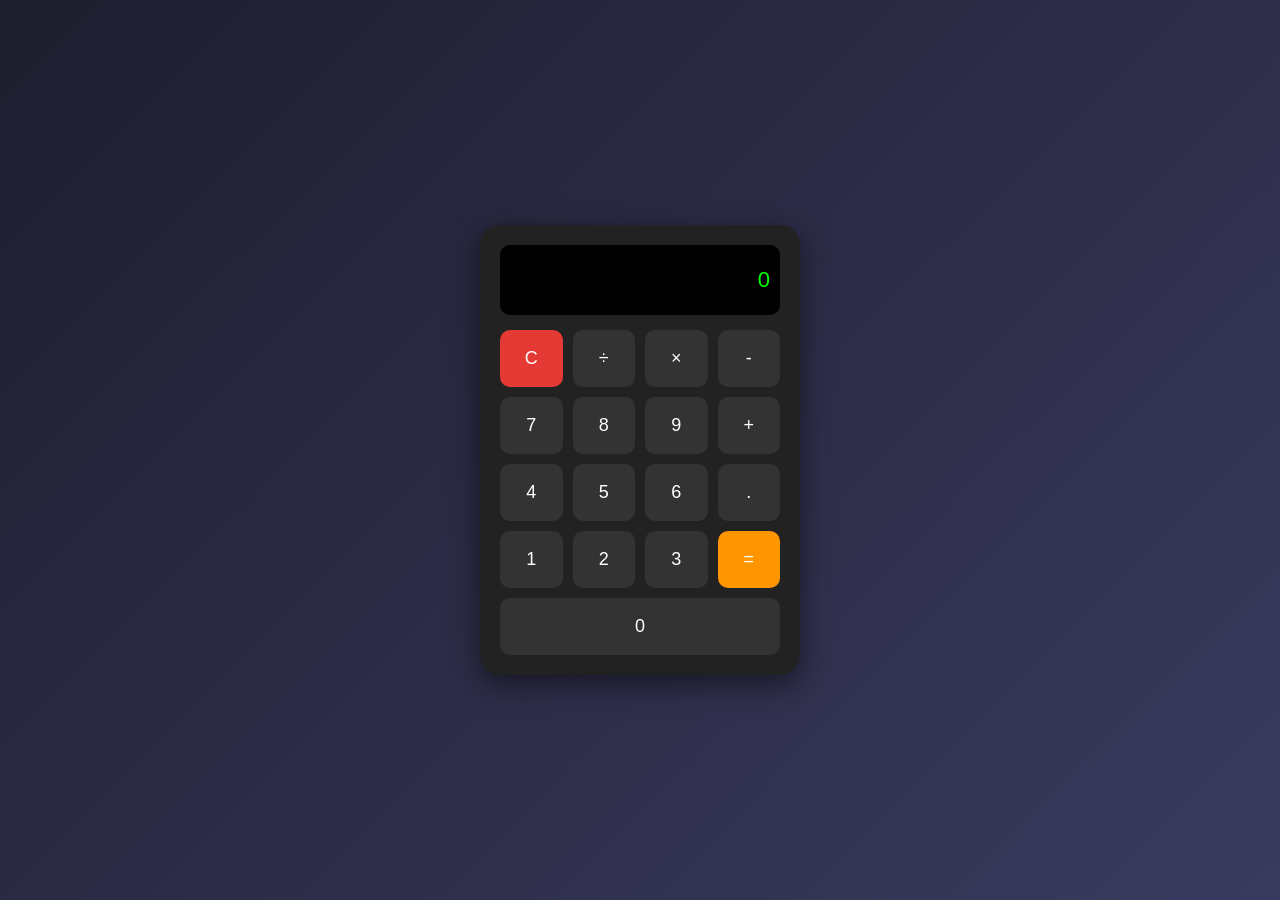
==== index.html @ 1071e81b "change the position of the root" ====
<!DOCTYPE html>
<html lang="en">
<head>
<meta charset="UTF-8">
<meta name="viewport" content="width=device-width, initial-scale=1.0">
<title>Funny Calculator 😂</title>
<link rel="stylesheet" href="./practice/css/style.css">
</head>

<body>

    <div class="calculator">
        <div class="display" id="display">0</div>
    
        <div class="buttons">
            <button onclick="clearDisplay()" class="clear">C</button>
            <button onclick="append('/')">÷</button>
            <button onclick="append('*')">×</button>
            <button onclick="append('-')">-</button>
    
            <button onclick="append('7')">7</button>
            <button onclick="append('8')">8</button>
            <button onclick="append('9')">9</button>
            <button onclick="append('+')">+</button>
    
            <button onclick="append('4')">4</button>
            <button onclick="append('5')">5</button>
            <button onclick="append('6')">6</button>
            <button onclick="append('.')">.</button>
    
            <button onclick="append('1')">1</button>
            <button onclick="append('2')">2</button>
            <button onclick="append('3')">3</button>
            <button onclick="calculate()" class="equal">=</button>
    
            <button onclick="append('0')" style="grid-column: span 4;">0</button>
        </div>
    </div>
    

<script src="./practice/js/script.js"></script>

</body>
</html>
---- practice/css/style.css ----
* {
    margin: 0;
    padding: 0;
    box-sizing: border-box;
    font-family: Arial, sans-serif;
}

body {
    height: 100vh;
    display: flex;
    justify-content: center;
    align-items: center;
    background: linear-gradient(135deg, #1e1e2f, #3a3a5f);
}

.calculator {
    width: 320px;
    max-width: 90%;
    background: #222;
    padding: 20px;
    border-radius: 20px;
    box-shadow: 0 10px 30px rgba(0,0,0,0.5);
}

.display {
    width: 100%;
    height: 70px;
    background: #000;
    color: #0f0;
    font-size: 22px;
    border-radius: 10px;
    display: flex;
    align-items: center;
    justify-content: flex-end;
    padding: 10px;
    margin-bottom: 15px;
    overflow: hidden;
}

.buttons {
    display: grid;
    grid-template-columns: repeat(4, 1fr);
    gap: 10px;
}

button {
    padding: 18px;
    border: none;
    border-radius: 10px;
    font-size: 18px;
    background: #333;
    color: #fff;
    cursor: pointer;
    transition: 0.2s;
}

button:hover {
    background: #555;
}

button:active {
    transform: scale(0.95);
}

.equal {
    background: #ff9500;
}

.clear {
    background: #e53935;
}

.clear:hover {
    background: #ff5252;
}

@media (max-width: 400px) {
    .display {
        font-size: 18px;
    }
    button {
        padding: 14px;
        font-size: 16px;
    }
}
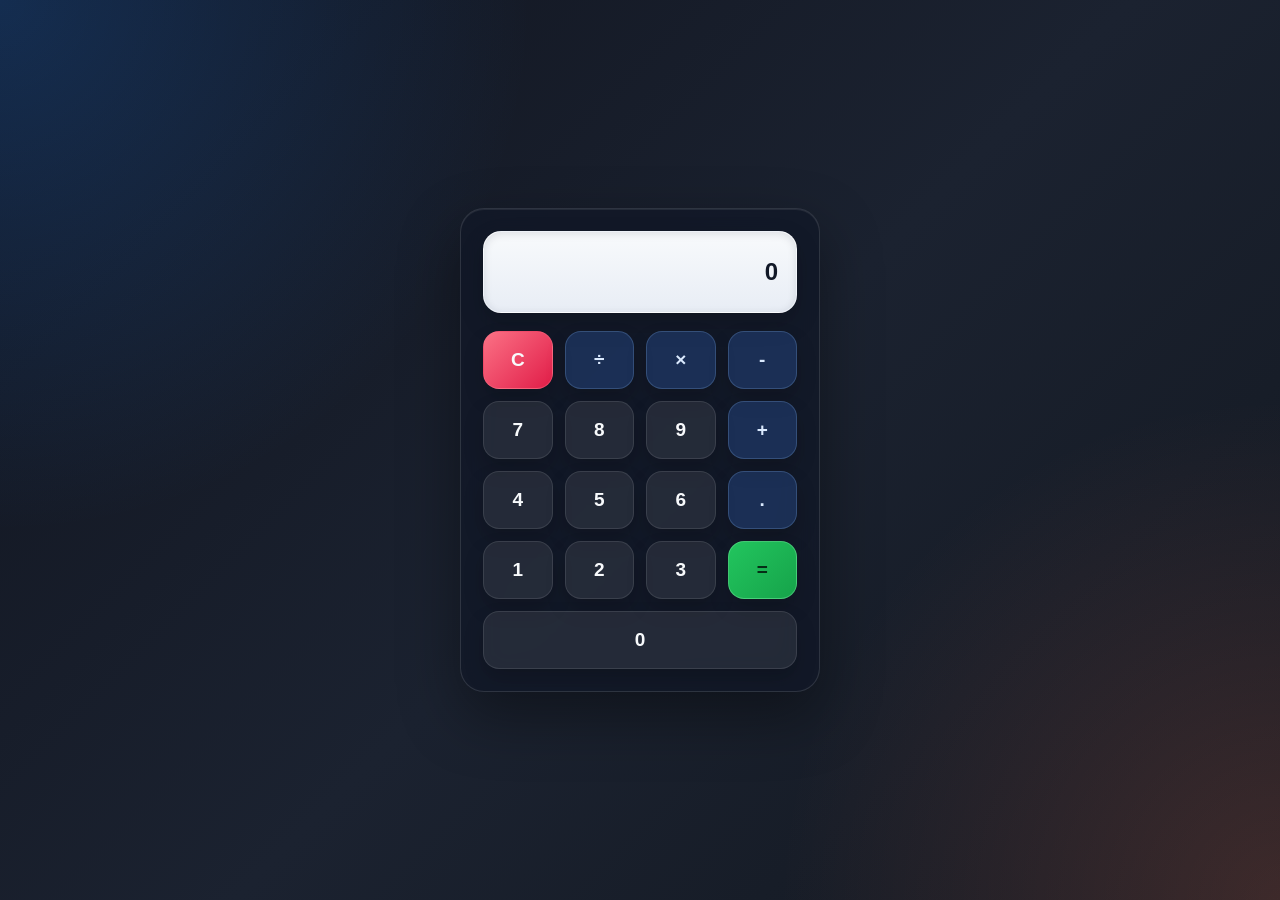
==== commit efc62ea6: "changed the Ui design" ====
--- a/index.html
+++ b/index.html
@@ -3,7 +3,7 @@
 <head>
 <meta charset="UTF-8">
 <meta name="viewport" content="width=device-width, initial-scale=1.0">
-<title>Funny Calculator 😂</title>
+<title>Calculator</title>
 <link rel="stylesheet" href="./practice/css/style.css">
 </head>
 
--- a/practice/css/style.css
+++ b/practice/css/style.css
@@ -2,84 +2,147 @@
     margin: 0;
     padding: 0;
     box-sizing: border-box;
-    font-family: Arial, sans-serif;
+    font-family: "Segoe UI", Arial, sans-serif;
 }
 
 body {
-    height: 100vh;
+    min-height: 100vh;
     display: flex;
     justify-content: center;
     align-items: center;
-    background: linear-gradient(135deg, #1e1e2f, #3a3a5f);
+    padding: 24px;
+    background:
+        radial-gradient(circle at top left, rgba(35, 134, 255, 0.22), transparent 34%),
+        radial-gradient(circle at bottom right, rgba(255, 122, 89, 0.18), transparent 32%),
+        linear-gradient(135deg, #10141f, #1b2230 52%, #131820);
+    color: #f8fafc;
 }
 
 .calculator {
-    width: 320px;
-    max-width: 90%;
-    background: #222;
-    padding: 20px;
-    border-radius: 20px;
-    box-shadow: 0 10px 30px rgba(0,0,0,0.5);
+    width: min(360px, 100%);
+    padding: 22px;
+    border: 1px solid rgba(255, 255, 255, 0.12);
+    border-radius: 24px;
+    background: rgba(17, 24, 39, 0.78);
+    box-shadow:
+        0 24px 60px rgba(0, 0, 0, 0.38),
+        inset 0 1px 0 rgba(255, 255, 255, 0.08);
+    backdrop-filter: blur(18px);
 }
 
 .display {
     width: 100%;
-    height: 70px;
-    background: #000;
-    color: #0f0;
-    font-size: 22px;
-    border-radius: 10px;
+    min-height: 82px;
+    background: linear-gradient(180deg, #f8fafc, #e8edf5);
+    color: #111827;
+    font-size: 24px;
+    font-weight: 700;
+    letter-spacing: 0;
+    border: 1px solid rgba(255, 255, 255, 0.2);
+    border-radius: 18px;
     display: flex;
     align-items: center;
     justify-content: flex-end;
-    padding: 10px;
-    margin-bottom: 15px;
-    overflow: hidden;
+    padding: 16px 18px;
+    margin-bottom: 18px;
+    overflow: auto;
+    text-align: right;
+    word-break: break-word;
+    box-shadow:
+        inset 0 2px 8px rgba(15, 23, 42, 0.12),
+        0 10px 24px rgba(0, 0, 0, 0.18);
 }
 
 .buttons {
     display: grid;
     grid-template-columns: repeat(4, 1fr);
-    gap: 10px;
+    gap: 12px;
 }
 
 button {
-    padding: 18px;
-    border: none;
-    border-radius: 10px;
-    font-size: 18px;
-    background: #333;
-    color: #fff;
+    min-height: 58px;
+    padding: 14px;
+    border: 1px solid rgba(255, 255, 255, 0.1);
+    border-radius: 16px;
+    font-size: 19px;
+    font-weight: 700;
+    background: rgba(255, 255, 255, 0.08);
+    color: #f8fafc;
     cursor: pointer;
-    transition: 0.2s;
+    transition:
+        transform 0.16s ease,
+        background 0.16s ease,
+        box-shadow 0.16s ease,
+        border-color 0.16s ease;
+    box-shadow: 0 10px 20px rgba(0, 0, 0, 0.18);
 }
 
 button:hover {
-    background: #555;
+    background: rgba(255, 255, 255, 0.14);
+    border-color: rgba(255, 255, 255, 0.2);
+    transform: translateY(-2px);
 }
 
 button:active {
-    transform: scale(0.95);
+    transform: translateY(0) scale(0.97);
 }
 
 .equal {
-    background: #ff9500;
+    background: linear-gradient(135deg, #22c55e, #16a34a);
+    color: #052e16;
+    border-color: rgba(134, 239, 172, 0.38);
+}
+
+.equal:hover {
+    background: linear-gradient(135deg, #4ade80, #22c55e);
 }
 
 .clear {
-    background: #e53935;
+    background: linear-gradient(135deg, #fb7185, #e11d48);
+    border-color: rgba(251, 113, 133, 0.42);
 }
 
 .clear:hover {
-    background: #ff5252;
+    background: linear-gradient(135deg, #fda4af, #f43f5e);
+}
+
+button:nth-child(2),
+button:nth-child(3),
+button:nth-child(4),
+button:nth-child(8),
+button:nth-child(12) {
+    background: rgba(59, 130, 246, 0.22);
+    border-color: rgba(147, 197, 253, 0.22);
+    color: #dbeafe;
+}
+
+button:nth-child(2):hover,
+button:nth-child(3):hover,
+button:nth-child(4):hover,
+button:nth-child(8):hover,
+button:nth-child(12):hover {
+    background: rgba(59, 130, 246, 0.34);
 }
 
 @media (max-width: 400px) {
+    .calculator {
+        padding: 18px;
+        border-radius: 20px;
+    }
+
     .display {
-        font-size: 18px;
+        min-height: 74px;
+        font-size: 20px;
     }
+
+    .buttons {
+        gap: 9px;
+    }
+
     button {
-        padding: 14px;
-        font-size: 16px;
+        min-height: 52px;
+        padding: 12px;
+        border-radius: 14px;
+        font-size: 17px;
     }
-}+}
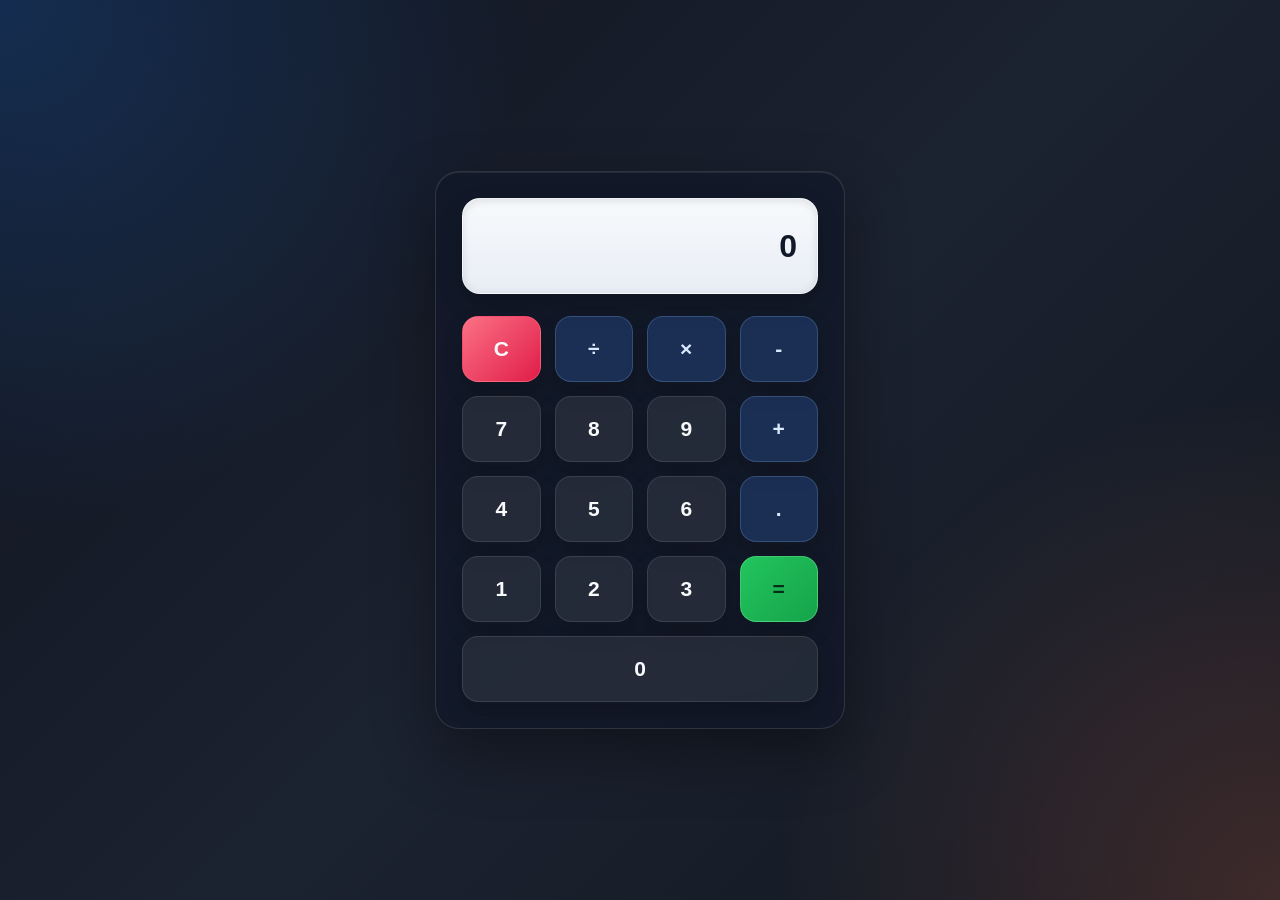
==== commit 8ef6486d: "added new features" ====
--- a/index.html
+++ b/index.html
@@ -36,9 +36,14 @@
             <button onclick="append('0')" style="grid-column: span 4;">0</button>
         </div>
     </div>
+
+    <div class="fullscreen-result" id="fullscreenResult" aria-hidden="true">
+        <video id="resultVideo" src="./practice/assets/naging_kayo_bah_.mp4" playsinline loop></video>
+        <button type="button" class="close-result" id="closeResult" aria-label="Close fullscreen result">×</button>
+    </div>
     
 
 <script src="./practice/js/script.js"></script>
 
 </body>
-</html>+</html>
--- a/practice/css/style.css
+++ b/practice/css/style.css
@@ -10,7 +10,7 @@
     display: flex;
     justify-content: center;
     align-items: center;
-    padding: 24px;
+    padding: 16px;
     background:
         radial-gradient(circle at top left, rgba(35, 134, 255, 0.22), transparent 34%),
         radial-gradient(circle at bottom right, rgba(255, 122, 89, 0.18), transparent 32%),
@@ -19,8 +19,8 @@
 }
 
 .calculator {
-    width: min(360px, 100%);
-    padding: 22px;
+    width: min(410px, 100%);
+    padding: 26px;
     border: 1px solid rgba(255, 255, 255, 0.12);
     border-radius: 24px;
     background: rgba(17, 24, 39, 0.78);
@@ -32,10 +32,10 @@
 
 .display {
     width: 100%;
-    min-height: 82px;
+    min-height: 96px;
     background: linear-gradient(180deg, #f8fafc, #e8edf5);
     color: #111827;
-    font-size: 24px;
+    font-size: 32px;
     font-weight: 700;
     letter-spacing: 0;
     border: 1px solid rgba(255, 255, 255, 0.2);
@@ -43,11 +43,12 @@
     display: flex;
     align-items: center;
     justify-content: flex-end;
-    padding: 16px 18px;
-    margin-bottom: 18px;
-    overflow: auto;
+    padding: 18px 20px;
+    margin-bottom: 22px;
+    overflow: hidden;
     text-align: right;
-    word-break: break-word;
+    white-space: nowrap;
+    word-break: normal;
     box-shadow:
         inset 0 2px 8px rgba(15, 23, 42, 0.12),
         0 10px 24px rgba(0, 0, 0, 0.18);
@@ -56,15 +57,15 @@
 .buttons {
     display: grid;
     grid-template-columns: repeat(4, 1fr);
-    gap: 12px;
+    gap: 14px;
 }
 
 button {
-    min-height: 58px;
-    padding: 14px;
+    min-height: 66px;
+    padding: 16px;
     border: 1px solid rgba(255, 255, 255, 0.1);
     border-radius: 16px;
-    font-size: 19px;
+    font-size: 21px;
     font-weight: 700;
     background: rgba(255, 255, 255, 0.08);
     color: #f8fafc;
@@ -124,25 +125,76 @@
     background: rgba(59, 130, 246, 0.34);
 }
 
+.fullscreen-result {
+    position: fixed;
+    inset: 0;
+    z-index: 999;
+    display: none;
+    background: #000;
+}
+
+.fullscreen-result.active {
+    display: block;
+}
+
+.fullscreen-result video {
+    width: 100vw;
+    height: 100vh;
+    object-fit: cover;
+    display: block;
+    background: #000;
+}
+
+.close-result {
+    position: fixed;
+    top: 16px;
+    right: 16px;
+    z-index: 1000;
+    width: 46px;
+    height: 46px;
+    min-height: 0;
+    padding: 0;
+    border-radius: 50%;
+    display: grid;
+    place-items: center;
+    border: 1px solid rgba(255, 255, 255, 0.35);
+    background: rgba(0, 0, 0, 0.6);
+    color: #fff;
+    font-size: 32px;
+    line-height: 1;
+    box-shadow: 0 10px 24px rgba(0, 0, 0, 0.35);
+}
+
+.close-result:hover {
+    background: rgba(0, 0, 0, 0.78);
+    transform: none;
+}
+
 @media (max-width: 400px) {
+    body {
+        padding: 10px;
+    }
+
     .calculator {
+        width: 100%;
+        padding: 22px;
+        border-radius: 20px;
+    }
+
+    .display {
+        min-height: 94px;
+        font-size: 24px;
         padding: 18px;
-        border-radius: 20px;
-    }
-
-    .display {
-        min-height: 74px;
+    }
+
+    .buttons {
+        gap: 11px;
+    }
+
+    button {
+        min-height: 64px;
+        padding: 14px;
+        border-radius: 14px;
         font-size: 20px;
     }
-
-    .buttons {
-        gap: 9px;
-    }
-
-    button {
-        min-height: 52px;
-        padding: 12px;
-        border-radius: 14px;
-        font-size: 17px;
-    }
-}
+}
